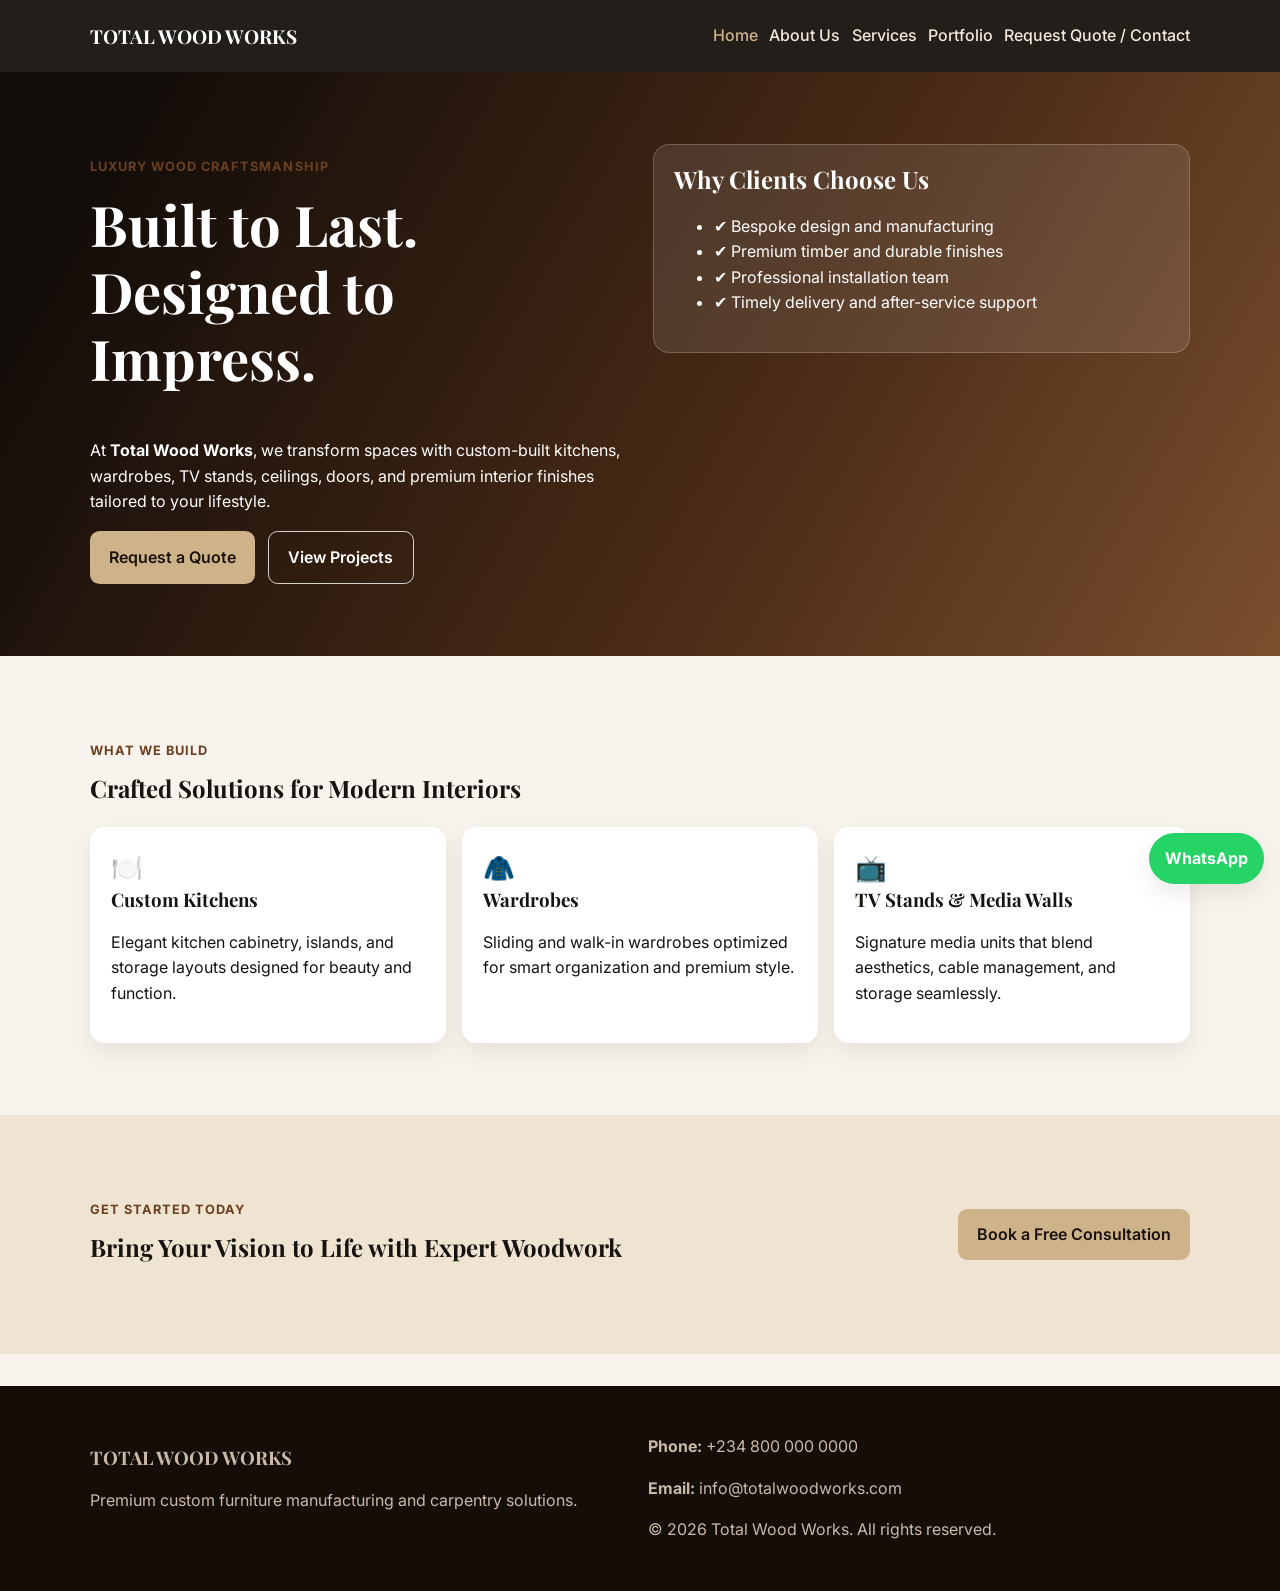
==== index.html @ 8c44add4 "Build complete multi-page Total Wood Works business website" ====
<!DOCTYPE html>
<html lang="en">
  <head>
    <meta charset="UTF-8" />
    <meta name="viewport" content="width=device-width, initial-scale=1.0" />
    <title>Total Wood Works | Premium Custom Furniture & Carpentry</title>
    <meta
      name="description"
      content="Total Wood Works crafts premium custom kitchens, wardrobes, TV stands, ceilings, doors, and interior wood finishes with exceptional precision."
    />
    <meta
      name="keywords"
      content="custom furniture, carpentry, kitchen cabinets, wardrobes, wood finishes, Total Wood Works"
    />
    <link rel="preconnect" href="https://fonts.googleapis.com" />
    <link rel="preconnect" href="https://fonts.gstatic.com" crossorigin />
    <link
      href="https://fonts.googleapis.com/css2?family=Playfair+Display:wght@600;700&family=Inter:wght@400;500;600;700&display=swap"
      rel="stylesheet"
    />
    <link rel="stylesheet" href="style.css" />
  </head>
  <body data-page="home">
    <a class="skip-link" href="#main-content">Skip to main content</a>
    <header id="site-header"></header>

    <main id="main-content">
      <section class="hero section">
        <div class="container hero-grid">
          <div class="hero-content fade-up">
            <p class="eyebrow">Luxury Wood Craftsmanship</p>
            <h1>Built to Last. Designed to Impress.</h1>
            <p>
              At <strong>Total Wood Works</strong>, we transform spaces with custom-built kitchens, wardrobes,
              TV stands, ceilings, doors, and premium interior finishes tailored to your lifestyle.
            </p>
            <div class="hero-actions">
              <a href="contact.html#quote" class="btn btn-primary">Request a Quote</a>
              <a href="portfolio.html" class="btn btn-secondary">View Projects</a>
            </div>
          </div>
          <div class="hero-card fade-up delay-1">
            <h2>Why Clients Choose Us</h2>
            <ul>
              <li>✔ Bespoke design and manufacturing</li>
              <li>✔ Premium timber and durable finishes</li>
              <li>✔ Professional installation team</li>
              <li>✔ Timely delivery and after-service support</li>
            </ul>
          </div>
        </div>
      </section>

      <section class="section">
        <div class="container">
          <div class="section-heading">
            <p class="eyebrow">What We Build</p>
            <h2>Crafted Solutions for Modern Interiors</h2>
          </div>
          <div class="service-grid">
            <article class="card">
              <span class="icon">🍽️</span>
              <h3>Custom Kitchens</h3>
              <p>Elegant kitchen cabinetry, islands, and storage layouts designed for beauty and function.</p>
            </article>
            <article class="card">
              <span class="icon">🧥</span>
              <h3>Wardrobes</h3>
              <p>Sliding and walk-in wardrobes optimized for smart organization and premium style.</p>
            </article>
            <article class="card">
              <span class="icon">📺</span>
              <h3>TV Stands & Media Walls</h3>
              <p>Signature media units that blend aesthetics, cable management, and storage seamlessly.</p>
            </article>
          </div>
        </div>
      </section>

      <section class="section accent">
        <div class="container cta-panel">
          <div>
            <p class="eyebrow">Get Started Today</p>
            <h2>Bring Your Vision to Life with Expert Woodwork</h2>
          </div>
          <a href="contact.html#quote" class="btn btn-primary">Book a Free Consultation</a>
        </div>
      </section>
    </main>

    <footer id="site-footer"></footer>
    <a class="whatsapp-float" href="https://wa.me/2348000000000" target="_blank" rel="noopener" aria-label="Chat with us on WhatsApp">WhatsApp</a>

    <script src="script.js"></script>
  </body>
</html>
---- style.css ----
:root {
  --primary: #6b3f1f;
  --primary-dark: #3e2412;
  --accent: #ceb38a;
  --bg: #f8f3ec;
  --text: #171310;
  --white: #ffffff;
  --shadow: 0 10px 25px rgba(0, 0, 0, 0.08);
}

* {
  box-sizing: border-box;
}

html {
  scroll-behavior: smooth;
}

body {
  margin: 0;
  font-family: "Inter", sans-serif;
  color: var(--text);
  background: var(--bg);
  line-height: 1.6;
}

img {
  max-width: 100%;
  display: block;
}

h1,
h2,
h3 {
  margin-top: 0;
  font-family: "Playfair Display", serif;
  line-height: 1.2;
}

a {
  color: inherit;
  text-decoration: none;
}

.container {
  width: min(1100px, 92%);
  margin: 0 auto;
}

.section {
  padding: 4.5rem 0;
}

.eyebrow {
  text-transform: uppercase;
  letter-spacing: 0.08em;
  color: var(--primary);
  font-weight: 700;
  font-size: 0.8rem;
}

.skip-link {
  position: absolute;
  left: -999px;
  top: auto;
}

.skip-link:focus {
  left: 1rem;
  top: 1rem;
  z-index: 1000;
  background: var(--text);
  color: var(--white);
  padding: 0.75rem;
}

/* Header */
.site-nav {
  position: sticky;
  top: 0;
  z-index: 900;
  background: rgba(23, 19, 16, 0.95);
  backdrop-filter: blur(6px);
}

.nav-wrap {
  display: flex;
  align-items: center;
  justify-content: space-between;
  min-height: 72px;
}

.logo {
  font-family: "Playfair Display", serif;
  color: var(--white);
  font-size: 1.2rem;
  font-weight: 700;
}

.nav-links {
  position: fixed;
  inset: 72px 0 auto 0;
  display: none;
  flex-direction: column;
  background: #2a1b13;
  padding: 1rem;
  gap: 0.7rem;
}

.nav-links.open {
  display: flex;
}

.nav-links a {
  color: #f5e9db;
  font-weight: 500;
}

.nav-links a.active,
.nav-links a:hover {
  color: var(--accent);
}

.menu-toggle {
  background: transparent;
  border: 0;
  color: var(--white);
  font-size: 1.6rem;
  cursor: pointer;
}

/* Hero */
.hero {
  background: linear-gradient(120deg, #130d09 10%, #4a2b16 60%, #7a4f2e 100%);
  color: var(--white);
}

.hero-grid {
  display: grid;
  gap: 1.6rem;
}

.hero h1 {
  font-size: clamp(2rem, 6vw, 3.5rem);
}

.hero-card {
  background: rgba(255, 255, 255, 0.1);
  border: 1px solid rgba(255, 255, 255, 0.2);
  border-radius: 1rem;
  padding: 1.25rem;
}

.btn {
  display: inline-flex;
  align-items: center;
  justify-content: center;
  padding: 0.8rem 1.2rem;
  border-radius: 0.6rem;
  font-weight: 600;
  transition: 0.25s ease;
}

.btn-primary {
  background: var(--accent);
  color: #1b120d;
}

.btn-primary:hover {
  transform: translateY(-2px);
  background: #dfc59d;
}

.btn-secondary {
  border: 1px solid rgba(255, 255, 255, 0.8);
  color: var(--white);
}

.hero-actions {
  display: flex;
  gap: 0.8rem;
  flex-wrap: wrap;
}

.section-heading {
  margin-bottom: 1.5rem;
}

.service-grid {
  display: grid;
  gap: 1rem;
}

.card {
  background: var(--white);
  border-radius: 0.9rem;
  padding: 1.3rem;
  box-shadow: var(--shadow);
  transition: transform 0.2s ease;
}

.card:hover {
  transform: translateY(-4px);
}

.icon {
  font-size: 1.6rem;
}

.accent {
  background: #efe3d2;
}

.cta-panel {
  display: flex;
  flex-direction: column;
  gap: 1rem;
  justify-content: space-between;
  align-items: flex-start;
}

.page-hero {
  background: #1d130d;
  color: #f4ece2;
}

.two-col,
.form-layout {
  display: grid;
  gap: 1.4rem;
}

.info-card,
.contact-card {
  background: var(--white);
  border-radius: 1rem;
  padding: 1.2rem;
  box-shadow: var(--shadow);
}

/* Portfolio */
.filter-buttons {
  display: flex;
  flex-wrap: wrap;
  gap: 0.6rem;
  margin-bottom: 1.2rem;
}

.filter-btn {
  border: 1px solid var(--primary-dark);
  background: transparent;
  border-radius: 999px;
  padding: 0.45rem 0.9rem;
  cursor: pointer;
}

.filter-btn.active,
.filter-btn:hover {
  background: var(--primary-dark);
  color: var(--white);
}

.gallery-grid {
  display: grid;
  gap: 1rem;
}

.project-card {
  background: var(--white);
  border-radius: 0.9rem;
  overflow: hidden;
  box-shadow: var(--shadow);
}

.project-image {
  height: 180px;
}

.project-image.kitchen {
  background: linear-gradient(135deg, #6f4a2f, #d7c2a1);
}

.project-image.wardrobe {
  background: linear-gradient(135deg, #4d3020, #be9a72);
}

.project-image.tv {
  background: linear-gradient(135deg, #2b1c14, #a8805a);
}

.project-image.finish {
  background: linear-gradient(135deg, #8a6645, #e0c8a6);
}

.project-card h3 {
  padding: 1rem;
}

/* Form */
.quote-form {
  background: var(--white);
  padding: 1.4rem;
  border-radius: 1rem;
  box-shadow: var(--shadow);
}

.field-group {
  display: flex;
  flex-direction: column;
  margin-bottom: 0.9rem;
}

input,
select,
textarea {
  border: 1px solid #ccb59a;
  border-radius: 0.5rem;
  padding: 0.7rem;
  font: inherit;
}

input:focus,
select:focus,
textarea:focus {
  outline: 2px solid #af7f52;
  border-color: transparent;
}

.error-msg {
  color: #b00020;
  min-height: 1em;
}

.form-feedback {
  margin-top: 0.75rem;
  font-weight: 600;
}

.map-placeholder {
  margin-top: 1rem;
  min-height: 200px;
  border: 2px dashed #8b6f52;
  border-radius: 0.75rem;
  display: grid;
  place-items: center;
  color: #6b4f33;
  font-weight: 600;
}

/* Footer and utility */
.site-footer {
  background: #140d08;
  color: #cbb9a8;
  padding: 2rem 0;
  margin-top: 2rem;
}

.footer-grid {
  display: grid;
  gap: 1rem;
}

.whatsapp-float {
  position: fixed;
  right: 1rem;
  bottom: 1rem;
  background: #25d366;
  color: #fff;
  border-radius: 999px;
  padding: 0.8rem 1rem;
  font-weight: 700;
  box-shadow: var(--shadow);
}

.fade-up {
  animation: fadeUp 0.7s ease both;
}

.fade-up.delay-1 {
  animation-delay: 0.15s;
}

@keyframes fadeUp {
  from {
    opacity: 0;
    transform: translateY(18px);
  }
  to {
    opacity: 1;
    transform: translateY(0);
  }
}

@media (min-width: 760px) {
  .menu-toggle {
    display: none;
  }

  .nav-links {
    position: static;
    display: flex;
    flex-direction: row;
    background: transparent;
    padding: 0;
  }

  .hero-grid,
  .two-col,
  .form-layout {
    grid-template-columns: 1fr 1fr;
    align-items: start;
  }

  .service-grid {
    grid-template-columns: repeat(3, 1fr);
  }

  .gallery-grid {
    grid-template-columns: repeat(3, 1fr);
  }

  .cta-panel,
  .footer-grid {
    flex-direction: row;
    grid-template-columns: repeat(2, 1fr);
    align-items: center;
  }
}
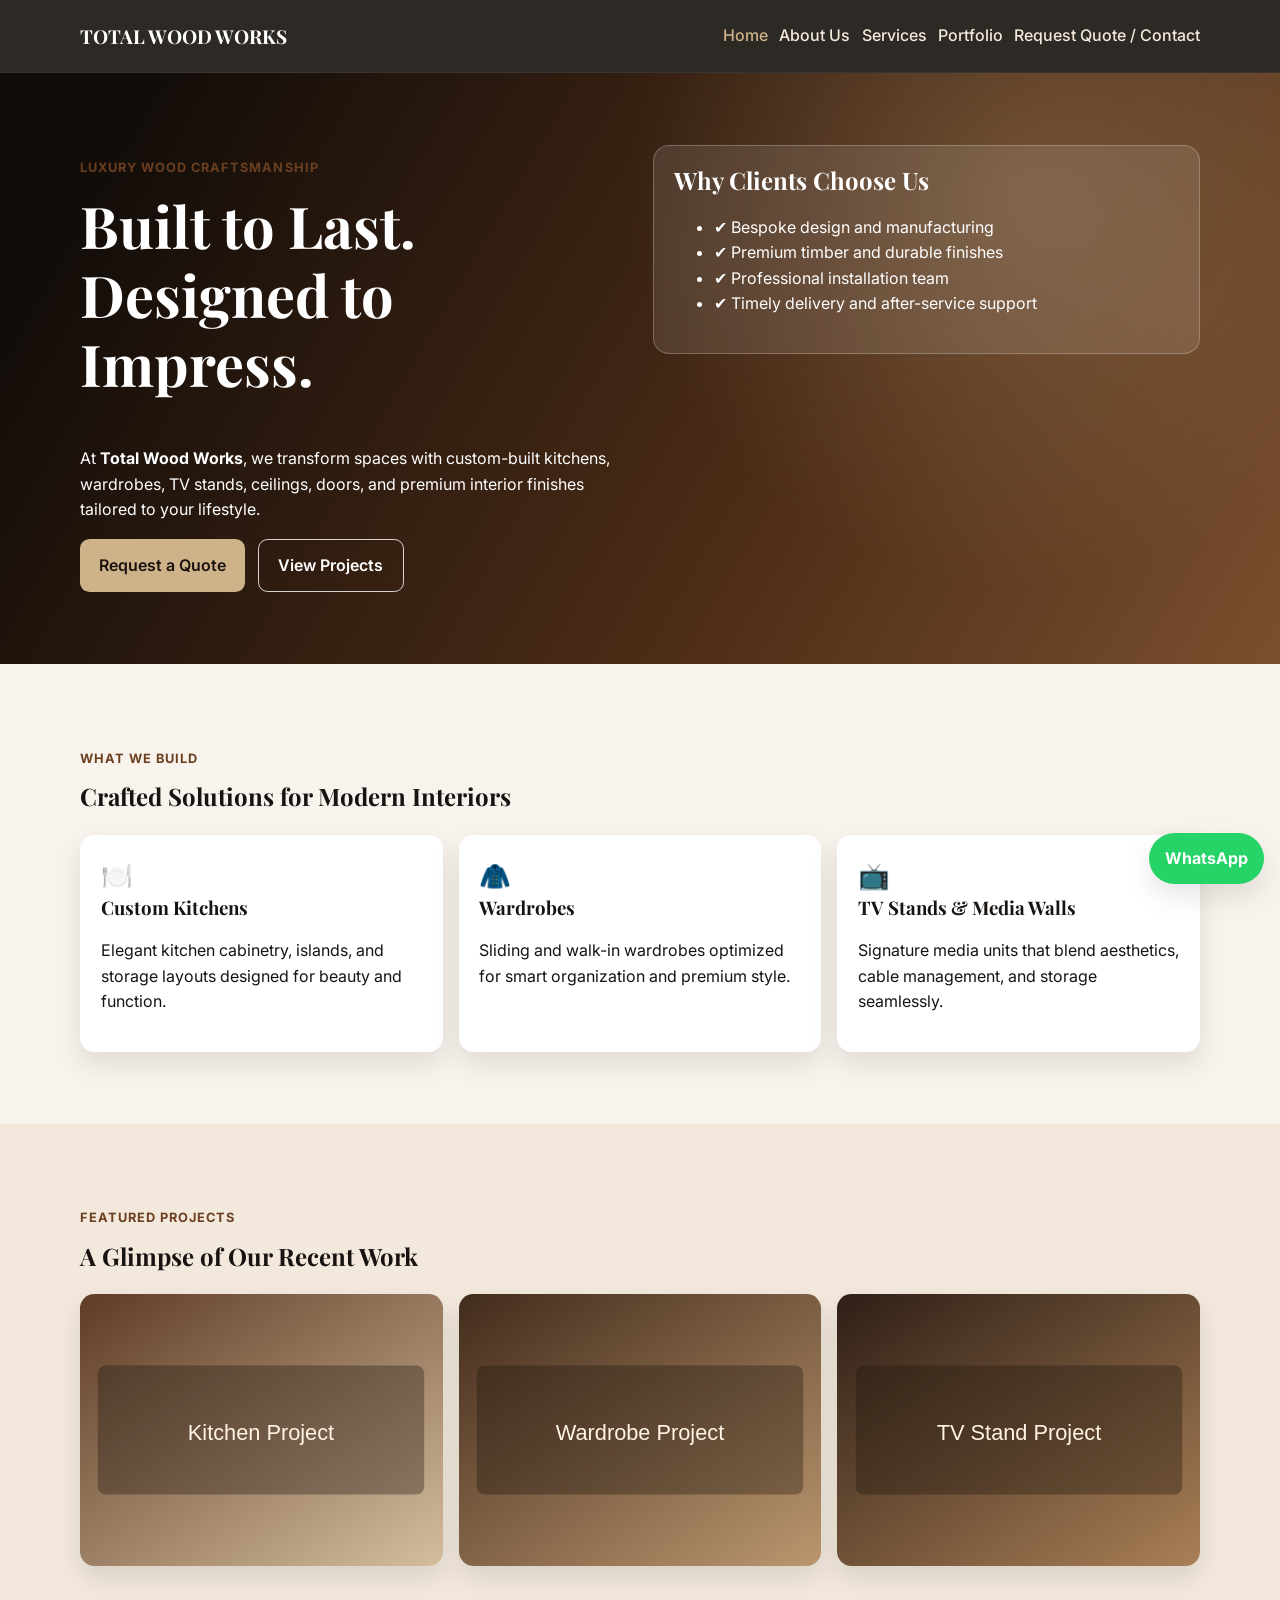
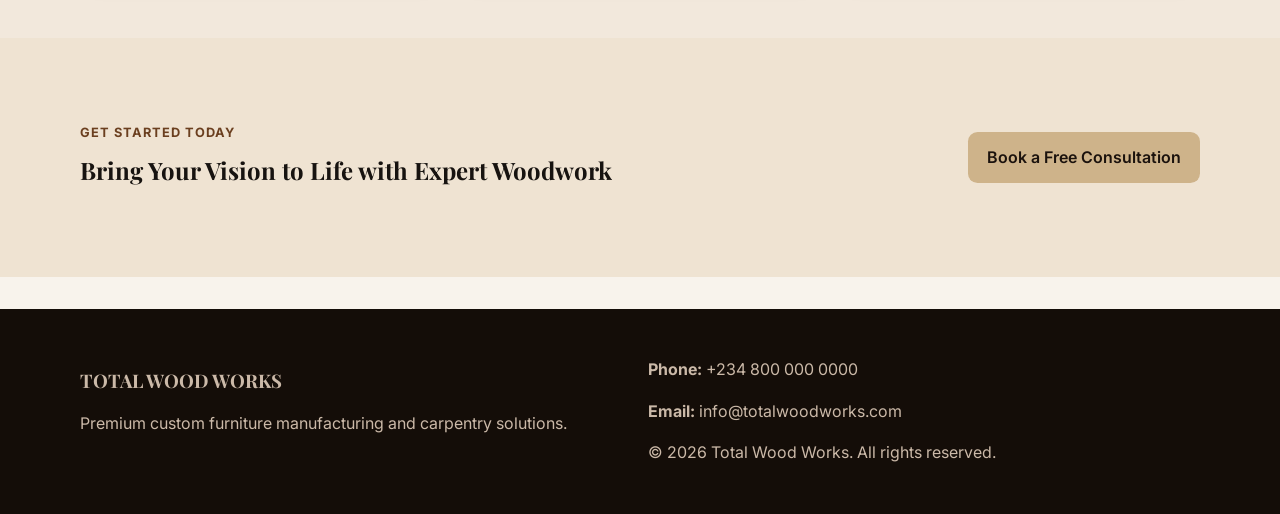
==== commit 150d6ea3: "Enhance site with SEO, animations, lazy loading, and deployment config" ====
--- a/index.html
+++ b/index.html
@@ -2,22 +2,30 @@
 <html lang="en">
   <head>
     <meta charset="UTF-8" />
-    <meta name="viewport" content="width=device-width, initial-scale=1.0" />
-    <title>Total Wood Works | Premium Custom Furniture & Carpentry</title>
+    <meta name="viewport" content="width=device-width, initial-scale=1" />
+    <title>Total Wood Works | Premium Custom Furniture & Carpentry in Nigeria</title>
     <meta
       name="description"
-      content="Total Wood Works crafts premium custom kitchens, wardrobes, TV stands, ceilings, doors, and interior wood finishes with exceptional precision."
+      content="Total Wood Works delivers premium custom kitchens, wardrobes, TV stands, ceilings, doors, and luxury interior wood finishes across Nigeria."
     />
-    <meta
-      name="keywords"
-      content="custom furniture, carpentry, kitchen cabinets, wardrobes, wood finishes, Total Wood Works"
-    />
+    <meta name="keywords" content="custom furniture Nigeria, carpentry services Lagos, kitchen cabinets, wardrobes, TV stands, luxury wood finishes" />
+    <meta name="author" content="Total Wood Works" />
+    <meta name="robots" content="index, follow" />
+    <meta name="theme-color" content="#3e2412" />
+    <link rel="canonical" href="https://www.totalwoodworks.com/" />
+
+    <meta property="og:type" content="website" />
+    <meta property="og:title" content="Total Wood Works | Premium Custom Furniture & Carpentry" />
+    <meta property="og:description" content="Bespoke wood craftsmanship for kitchens, wardrobes, TV units, ceilings, doors, and premium interiors." />
+    <meta property="og:url" content="https://www.totalwoodworks.com/" />
+    <meta property="og:image" content="https://www.totalwoodworks.com/assets/images/og-cover.svg" />
+    <meta property="og:site_name" content="Total Wood Works" />
+    <meta name="twitter:card" content="summary_large_image" />
+
     <link rel="preconnect" href="https://fonts.googleapis.com" />
     <link rel="preconnect" href="https://fonts.gstatic.com" crossorigin />
-    <link
-      href="https://fonts.googleapis.com/css2?family=Playfair+Display:wght@600;700&family=Inter:wght@400;500;600;700&display=swap"
-      rel="stylesheet"
-    />
+    <link rel="dns-prefetch" href="https://fonts.gstatic.com" />
+    <link href="https://fonts.googleapis.com/css2?family=Playfair+Display:wght@600;700&family=Inter:wght@400;500;600;700&display=swap" rel="stylesheet" />
     <link rel="stylesheet" href="style.css" />
   </head>
   <body data-page="home">
@@ -27,7 +35,7 @@
     <main id="main-content">
       <section class="hero section">
         <div class="container hero-grid">
-          <div class="hero-content fade-up">
+          <div class="hero-content reveal">
             <p class="eyebrow">Luxury Wood Craftsmanship</p>
             <h1>Built to Last. Designed to Impress.</h1>
             <p>
@@ -39,7 +47,7 @@
               <a href="portfolio.html" class="btn btn-secondary">View Projects</a>
             </div>
           </div>
-          <div class="hero-card fade-up delay-1">
+          <div class="hero-card reveal reveal-delay-1">
             <h2>Why Clients Choose Us</h2>
             <ul>
               <li>✔ Bespoke design and manufacturing</li>
@@ -53,22 +61,22 @@
 
       <section class="section">
         <div class="container">
-          <div class="section-heading">
+          <div class="section-heading reveal">
             <p class="eyebrow">What We Build</p>
             <h2>Crafted Solutions for Modern Interiors</h2>
           </div>
           <div class="service-grid">
-            <article class="card">
+            <article class="card reveal">
               <span class="icon">🍽️</span>
               <h3>Custom Kitchens</h3>
               <p>Elegant kitchen cabinetry, islands, and storage layouts designed for beauty and function.</p>
             </article>
-            <article class="card">
+            <article class="card reveal reveal-delay-1">
               <span class="icon">🧥</span>
               <h3>Wardrobes</h3>
               <p>Sliding and walk-in wardrobes optimized for smart organization and premium style.</p>
             </article>
-            <article class="card">
+            <article class="card reveal reveal-delay-2">
               <span class="icon">📺</span>
               <h3>TV Stands & Media Walls</h3>
               <p>Signature media units that blend aesthetics, cable management, and storage seamlessly.</p>
@@ -77,8 +85,22 @@
         </div>
       </section>
 
+      <section class="section portfolio-preview">
+        <div class="container">
+          <div class="section-heading reveal">
+            <p class="eyebrow">Featured Projects</p>
+            <h2>A Glimpse of Our Recent Work</h2>
+          </div>
+          <div class="preview-grid">
+            <img src="assets/images/project-kitchen.svg" loading="lazy" decoding="async" width="640" height="420" alt="Contemporary wooden kitchen cabinets by Total Wood Works" class="reveal" />
+            <img src="assets/images/project-wardrobe.svg" loading="lazy" decoding="async" width="640" height="420" alt="Luxury custom wardrobe project" class="reveal reveal-delay-1" />
+            <img src="assets/images/project-tv.svg" loading="lazy" decoding="async" width="640" height="420" alt="Modern TV media wall crafted in wood" class="reveal reveal-delay-2" />
+          </div>
+        </div>
+      </section>
+
       <section class="section accent">
-        <div class="container cta-panel">
+        <div class="container cta-panel reveal">
           <div>
             <p class="eyebrow">Get Started Today</p>
             <h2>Bring Your Vision to Life with Expert Woodwork</h2>
@@ -91,6 +113,6 @@
     <footer id="site-footer"></footer>
     <a class="whatsapp-float" href="https://wa.me/2348000000000" target="_blank" rel="noopener" aria-label="Chat with us on WhatsApp">WhatsApp</a>
 
-    <script src="script.js"></script>
+    <script src="script.js" defer></script>
   </body>
 </html>
--- a/style.css
+++ b/style.css
@@ -5,16 +5,13 @@
   --bg: #f8f3ec;
   --text: #171310;
   --white: #ffffff;
-  --shadow: 0 10px 25px rgba(0, 0, 0, 0.08);
-}
-
-* {
-  box-sizing: border-box;
-}
-
-html {
-  scroll-behavior: smooth;
-}
+  --shadow: 0 12px 28px rgba(0, 0, 0, 0.1);
+  --radius: 0.9rem;
+}
+
+* { box-sizing: border-box; }
+
+html { scroll-behavior: smooth; }
 
 body {
   margin: 0;
@@ -22,80 +19,31 @@
   color: var(--text);
   background: var(--bg);
   line-height: 1.6;
-}
-
-img {
-  max-width: 100%;
-  display: block;
-}
-
-h1,
-h2,
-h3 {
-  margin-top: 0;
-  font-family: "Playfair Display", serif;
-  line-height: 1.2;
-}
-
-a {
-  color: inherit;
-  text-decoration: none;
-}
-
-.container {
-  width: min(1100px, 92%);
-  margin: 0 auto;
-}
-
-.section {
-  padding: 4.5rem 0;
-}
-
-.eyebrow {
-  text-transform: uppercase;
-  letter-spacing: 0.08em;
-  color: var(--primary);
-  font-weight: 700;
-  font-size: 0.8rem;
-}
-
-.skip-link {
-  position: absolute;
-  left: -999px;
-  top: auto;
-}
-
-.skip-link:focus {
-  left: 1rem;
-  top: 1rem;
-  z-index: 1000;
-  background: var(--text);
-  color: var(--white);
-  padding: 0.75rem;
-}
-
-/* Header */
+  text-rendering: optimizeLegibility;
+}
+
+img { max-width: 100%; display: block; height: auto; }
+h1, h2, h3 { margin-top: 0; font-family: "Playfair Display", serif; line-height: 1.2; }
+a { color: inherit; text-decoration: none; }
+
+.container { width: min(1120px, 92%); margin: 0 auto; }
+.section { padding: 4.5rem 0; }
+.eyebrow { text-transform: uppercase; letter-spacing: 0.08em; color: var(--primary); font-weight: 700; font-size: 0.8rem; }
+
+.skip-link { position: absolute; left: -999px; top: auto; }
+.skip-link:focus { left: 1rem; top: 1rem; z-index: 1000; background: var(--text); color: var(--white); padding: 0.75rem; }
+
 .site-nav {
   position: sticky;
   top: 0;
   z-index: 900;
-  background: rgba(23, 19, 16, 0.95);
-  backdrop-filter: blur(6px);
-}
-
-.nav-wrap {
-  display: flex;
-  align-items: center;
-  justify-content: space-between;
-  min-height: 72px;
-}
-
-.logo {
-  font-family: "Playfair Display", serif;
-  color: var(--white);
-  font-size: 1.2rem;
-  font-weight: 700;
-}
+  background: rgba(23, 19, 16, 0.9);
+  backdrop-filter: blur(8px);
+  border-bottom: 1px solid rgba(255, 255, 255, 0.06);
+}
+
+.nav-wrap { display: flex; align-items: center; justify-content: space-between; min-height: 72px; }
+.logo { font-family: "Playfair Display", serif; color: var(--white); font-size: 1.2rem; font-weight: 700; }
 
 .nav-links {
   position: fixed;
@@ -106,47 +54,22 @@
   padding: 1rem;
   gap: 0.7rem;
 }
-
-.nav-links.open {
-  display: flex;
-}
-
-.nav-links a {
-  color: #f5e9db;
-  font-weight: 500;
-}
-
-.nav-links a.active,
-.nav-links a:hover {
-  color: var(--accent);
-}
-
-.menu-toggle {
-  background: transparent;
-  border: 0;
+.nav-links.open { display: flex; }
+.nav-links a { color: #f5e9db; font-weight: 500; transition: color .2s ease; }
+.nav-links a.active, .nav-links a:hover { color: var(--accent); }
+
+.menu-toggle { background: transparent; border: 0; color: var(--white); font-size: 1.6rem; cursor: pointer; }
+
+.hero {
+  background: radial-gradient(circle at 80% 20%, rgba(206, 179, 138, 0.25), transparent 35%),
+              linear-gradient(120deg, #130d09 10%, #4a2b16 60%, #7a4f2e 100%);
   color: var(--white);
-  font-size: 1.6rem;
-  cursor: pointer;
-}
-
-/* Hero */
-.hero {
-  background: linear-gradient(120deg, #130d09 10%, #4a2b16 60%, #7a4f2e 100%);
-  color: var(--white);
-}
-
-.hero-grid {
-  display: grid;
-  gap: 1.6rem;
-}
-
-.hero h1 {
-  font-size: clamp(2rem, 6vw, 3.5rem);
-}
-
+}
+.hero-grid { display: grid; gap: 1.6rem; }
+.hero h1 { font-size: clamp(2rem, 6vw, 3.6rem); }
 .hero-card {
-  background: rgba(255, 255, 255, 0.1);
-  border: 1px solid rgba(255, 255, 255, 0.2);
+  background: rgba(255, 255, 255, 0.11);
+  border: 1px solid rgba(255, 255, 255, 0.24);
   border-radius: 1rem;
   padding: 1.25rem;
 }
@@ -158,187 +81,87 @@
   padding: 0.8rem 1.2rem;
   border-radius: 0.6rem;
   font-weight: 600;
-  transition: 0.25s ease;
-}
-
-.btn-primary {
-  background: var(--accent);
-  color: #1b120d;
-}
-
-.btn-primary:hover {
-  transform: translateY(-2px);
-  background: #dfc59d;
-}
-
-.btn-secondary {
-  border: 1px solid rgba(255, 255, 255, 0.8);
-  color: var(--white);
-}
-
-.hero-actions {
-  display: flex;
-  gap: 0.8rem;
-  flex-wrap: wrap;
-}
-
-.section-heading {
-  margin-bottom: 1.5rem;
-}
-
-.service-grid {
+  transition: transform .25s ease, background-color .25s ease;
+}
+.btn-primary { background: var(--accent); color: #1b120d; }
+.btn-primary:hover { transform: translateY(-2px); background: #dfc59d; }
+.btn-secondary { border: 1px solid rgba(255, 255, 255, 0.8); color: var(--white); }
+.hero-actions { display: flex; gap: 0.8rem; flex-wrap: wrap; }
+
+.section-heading { margin-bottom: 1.5rem; }
+.service-grid { display: grid; gap: 1rem; }
+
+.card {
+  background: var(--white);
+  border-radius: var(--radius);
+  padding: 1.3rem;
+  box-shadow: var(--shadow);
+  transition: transform .25s ease, box-shadow .25s ease;
+}
+.card:hover { transform: translateY(-5px); box-shadow: 0 18px 32px rgba(62, 36, 18, 0.16); }
+.icon { font-size: 1.6rem; }
+
+.portfolio-preview { background: #f2e8dc; }
+.preview-grid {
   display: grid;
   gap: 1rem;
 }
-
-.card {
-  background: var(--white);
-  border-radius: 0.9rem;
-  padding: 1.3rem;
-  box-shadow: var(--shadow);
-  transition: transform 0.2s ease;
-}
-
-.card:hover {
-  transform: translateY(-4px);
-}
-
-.icon {
-  font-size: 1.6rem;
-}
-
-.accent {
-  background: #efe3d2;
-}
-
-.cta-panel {
-  display: flex;
-  flex-direction: column;
-  gap: 1rem;
-  justify-content: space-between;
-  align-items: flex-start;
-}
-
-.page-hero {
-  background: #1d130d;
-  color: #f4ece2;
-}
-
-.two-col,
-.form-layout {
-  display: grid;
-  gap: 1.4rem;
-}
-
-.info-card,
-.contact-card {
-  background: var(--white);
-  border-radius: 1rem;
-  padding: 1.2rem;
-  box-shadow: var(--shadow);
-}
-
-/* Portfolio */
-.filter-buttons {
-  display: flex;
-  flex-wrap: wrap;
-  gap: 0.6rem;
-  margin-bottom: 1.2rem;
-}
-
+.preview-grid img {
+  border-radius: var(--radius);
+  box-shadow: var(--shadow);
+  aspect-ratio: 4 / 3;
+  object-fit: cover;
+}
+
+.accent { background: #efe3d2; }
+.cta-panel { display: flex; flex-direction: column; gap: 1rem; justify-content: space-between; align-items: flex-start; }
+.page-hero { background: #1d130d; color: #f4ece2; }
+.two-col, .form-layout { display: grid; gap: 1.4rem; }
+.info-card, .contact-card { background: var(--white); border-radius: 1rem; padding: 1.2rem; box-shadow: var(--shadow); }
+
+.filter-buttons { display: flex; flex-wrap: wrap; gap: 0.6rem; margin-bottom: 1.2rem; }
 .filter-btn {
   border: 1px solid var(--primary-dark);
   background: transparent;
   border-radius: 999px;
   padding: 0.45rem 0.9rem;
   cursor: pointer;
-}
-
-.filter-btn.active,
-.filter-btn:hover {
-  background: var(--primary-dark);
-  color: var(--white);
-}
-
-.gallery-grid {
-  display: grid;
-  gap: 1rem;
-}
-
+  transition: .2s ease;
+}
+.filter-btn.active, .filter-btn:hover { background: var(--primary-dark); color: var(--white); }
+
+.gallery-grid { display: grid; gap: 1rem; }
 .project-card {
   background: var(--white);
-  border-radius: 0.9rem;
+  border-radius: var(--radius);
   overflow: hidden;
   box-shadow: var(--shadow);
-}
-
-.project-image {
-  height: 180px;
-}
-
-.project-image.kitchen {
-  background: linear-gradient(135deg, #6f4a2f, #d7c2a1);
-}
-
-.project-image.wardrobe {
-  background: linear-gradient(135deg, #4d3020, #be9a72);
-}
-
-.project-image.tv {
-  background: linear-gradient(135deg, #2b1c14, #a8805a);
-}
-
-.project-image.finish {
-  background: linear-gradient(135deg, #8a6645, #e0c8a6);
-}
-
-.project-card h3 {
-  padding: 1rem;
-}
-
-/* Form */
-.quote-form {
-  background: var(--white);
-  padding: 1.4rem;
-  border-radius: 1rem;
-  box-shadow: var(--shadow);
-}
-
-.field-group {
-  display: flex;
-  flex-direction: column;
-  margin-bottom: 0.9rem;
-}
-
-input,
-select,
-textarea {
+  transition: transform .25s ease;
+}
+.project-card:hover { transform: translateY(-4px); }
+.project-image { width: 100%; aspect-ratio: 4 / 3; object-fit: cover; }
+.project-card h3 { padding: 1rem; }
+
+.quote-form { background: var(--white); padding: 1.4rem; border-radius: 1rem; box-shadow: var(--shadow); }
+.field-group { display: flex; flex-direction: column; margin-bottom: 0.9rem; }
+input, select, textarea {
   border: 1px solid #ccb59a;
   border-radius: 0.5rem;
   padding: 0.7rem;
   font: inherit;
-}
-
-input:focus,
-select:focus,
-textarea:focus {
+  transition: box-shadow .2s ease;
+}
+input:focus, select:focus, textarea:focus {
   outline: 2px solid #af7f52;
   border-color: transparent;
-}
-
-.error-msg {
-  color: #b00020;
-  min-height: 1em;
-}
-
-.form-feedback {
-  margin-top: 0.75rem;
-  font-weight: 600;
-}
+  box-shadow: 0 0 0 3px rgba(175, 127, 82, 0.25);
+}
+.error-msg { color: #b00020; min-height: 1em; }
+.form-feedback { margin-top: 0.75rem; font-weight: 600; }
 
 .map-placeholder {
   margin-top: 1rem;
-  min-height: 200px;
+  min-height: 220px;
   border: 2px dashed #8b6f52;
   border-radius: 0.75rem;
   display: grid;
@@ -347,18 +170,8 @@
   font-weight: 600;
 }
 
-/* Footer and utility */
-.site-footer {
-  background: #140d08;
-  color: #cbb9a8;
-  padding: 2rem 0;
-  margin-top: 2rem;
-}
-
-.footer-grid {
-  display: grid;
-  gap: 1rem;
-}
+.site-footer { background: #140d08; color: #cbb9a8; padding: 2rem 0; margin-top: 2rem; }
+.footer-grid { display: grid; gap: 1rem; }
 
 .whatsapp-float {
   position: fixed;
@@ -372,30 +185,25 @@
   box-shadow: var(--shadow);
 }
 
-.fade-up {
-  animation: fadeUp 0.7s ease both;
-}
-
-.fade-up.delay-1 {
-  animation-delay: 0.15s;
-}
-
-@keyframes fadeUp {
-  from {
-    opacity: 0;
-    transform: translateY(18px);
-  }
-  to {
-    opacity: 1;
-    transform: translateY(0);
-  }
+.reveal {
+  opacity: 0;
+  transform: translateY(26px);
+  transition: opacity .7s cubic-bezier(.2,.7,.3,1), transform .7s cubic-bezier(.2,.7,.3,1);
+}
+.reveal.is-visible {
+  opacity: 1;
+  transform: translateY(0);
+}
+.reveal-delay-1 { transition-delay: .12s; }
+.reveal-delay-2 { transition-delay: .24s; }
+
+@media (prefers-reduced-motion: reduce) {
+  *, *::before, *::after { animation-duration: 0.01ms !important; animation-iteration-count: 1 !important; transition-duration: 0.01ms !important; scroll-behavior: auto !important; }
+  .reveal { opacity: 1; transform: none; }
 }
 
 @media (min-width: 760px) {
-  .menu-toggle {
-    display: none;
-  }
-
+  .menu-toggle { display: none; }
   .nav-links {
     position: static;
     display: flex;
@@ -404,25 +212,9 @@
     padding: 0;
   }
 
-  .hero-grid,
-  .two-col,
-  .form-layout {
-    grid-template-columns: 1fr 1fr;
-    align-items: start;
-  }
-
-  .service-grid {
-    grid-template-columns: repeat(3, 1fr);
-  }
-
-  .gallery-grid {
-    grid-template-columns: repeat(3, 1fr);
-  }
-
-  .cta-panel,
-  .footer-grid {
-    flex-direction: row;
-    grid-template-columns: repeat(2, 1fr);
-    align-items: center;
-  }
-}
+  .hero-grid, .two-col, .form-layout { grid-template-columns: 1fr 1fr; align-items: start; }
+  .service-grid { grid-template-columns: repeat(3, 1fr); }
+  .gallery-grid, .preview-grid { grid-template-columns: repeat(3, 1fr); }
+  .footer-grid { grid-template-columns: repeat(2, 1fr); align-items: center; }
+  .cta-panel { flex-direction: row; align-items: center; }
+}
